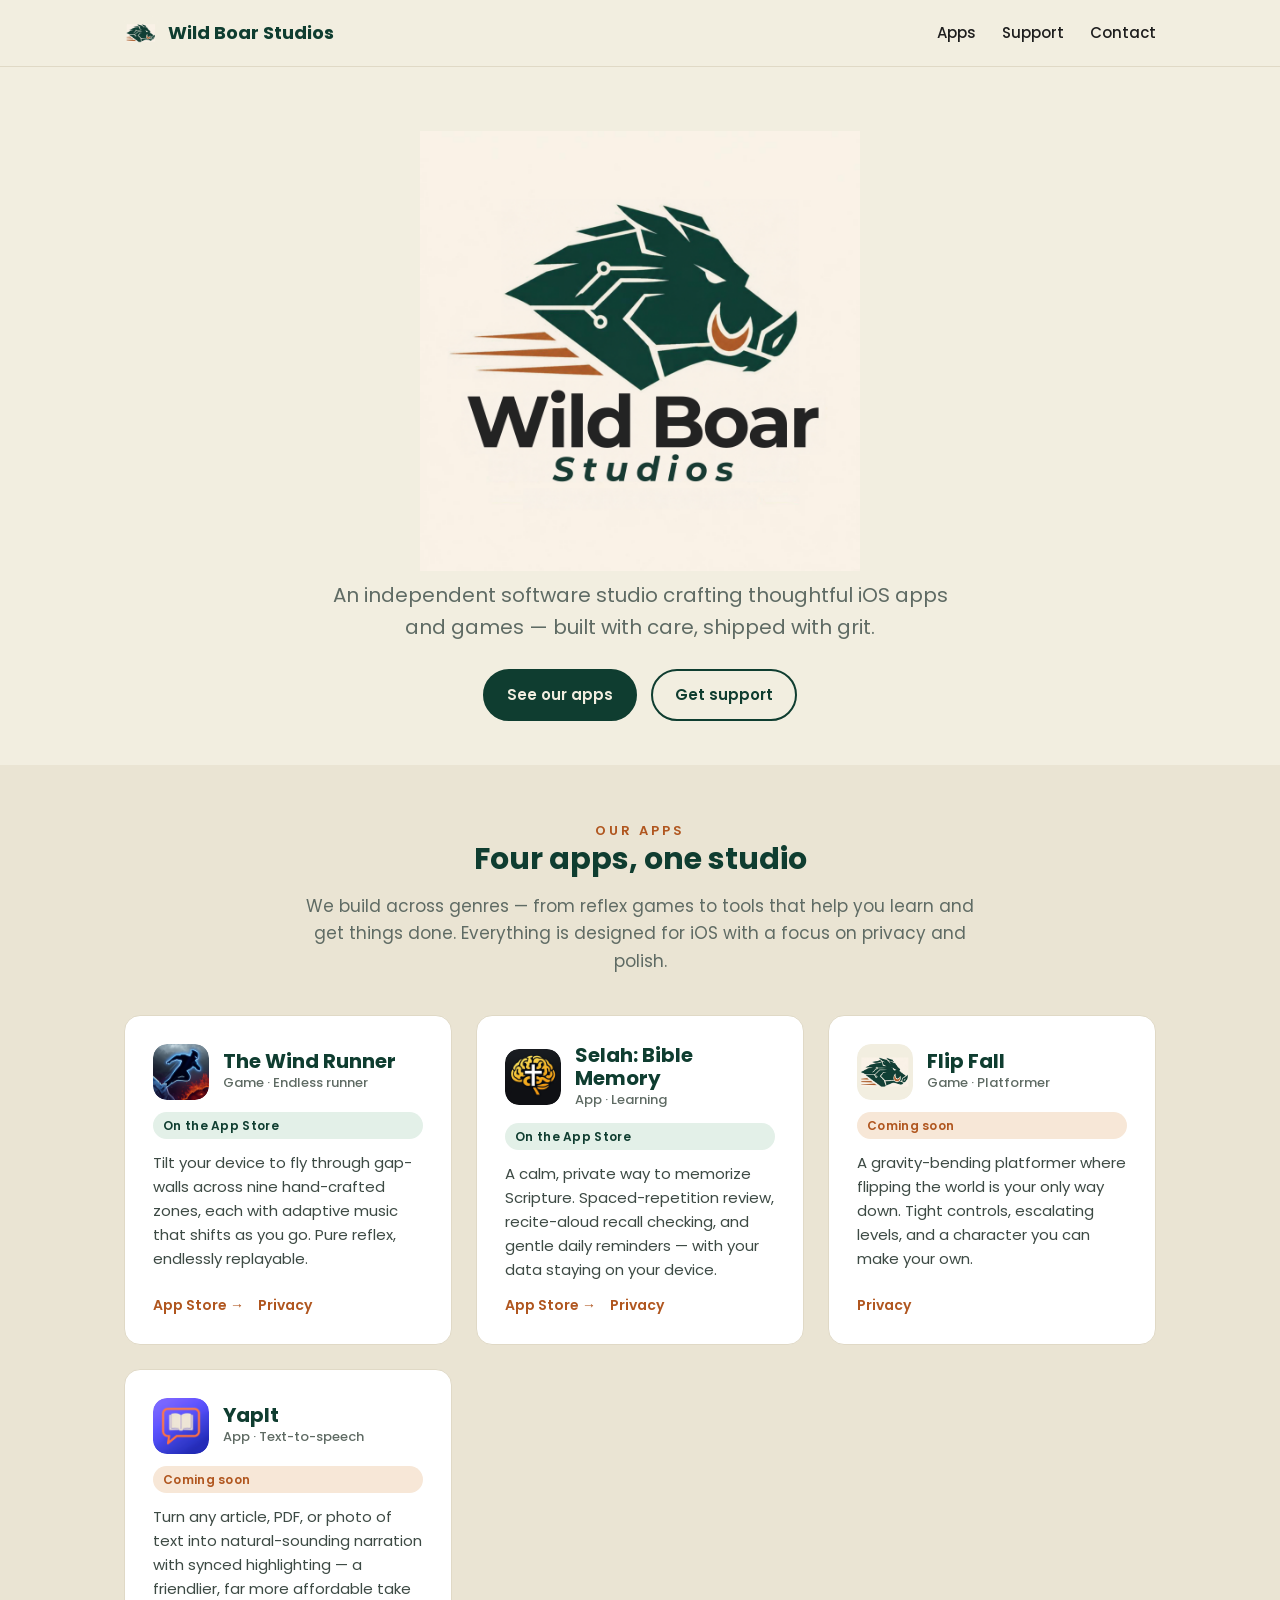
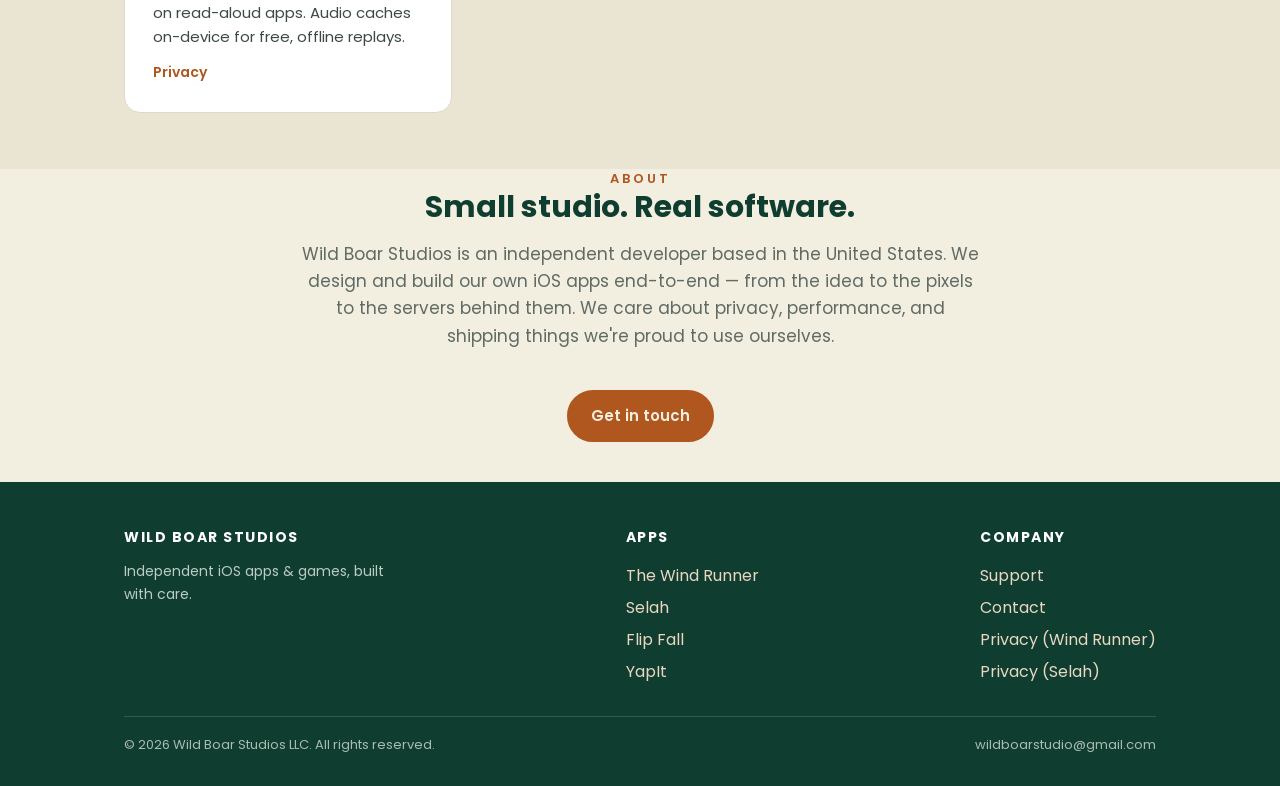
==== index.html @ 115102e1 "Add Wild Boar Studios website (home, support, brand assets, app icons) - Studio landing page showcas" ====
<!DOCTYPE html>
<html lang="en">
<head>
<meta charset="UTF-8">
<meta name="viewport" content="width=device-width, initial-scale=1.0">
<title>Wild Boar Studios — Indie iOS apps &amp; games</title>
<meta name="description" content="Wild Boar Studios is an independent software studio building thoughtful iOS apps and games, including The Wind Runner, Selah, Flip Fall, and YapIt.">
<link rel="canonical" href="https://wildboarstudios.io/">
<meta property="og:title" content="Wild Boar Studios">
<meta property="og:description" content="An independent software studio building thoughtful iOS apps and games.">
<meta property="og:type" content="website">
<meta property="og:url" content="https://wildboarstudios.io/">
<meta property="og:image" content="https://wildboarstudios.io/assets/og-image.png">
<meta name="twitter:card" content="summary_large_image">
<link rel="icon" href="/assets/favicon.ico" sizes="any">
<link rel="icon" type="image/png" sizes="32x32" href="/assets/favicon-32.png">
<link rel="apple-touch-icon" href="/assets/apple-touch-icon.png">
<link rel="preconnect" href="https://fonts.googleapis.com">
<link rel="preconnect" href="https://fonts.gstatic.com" crossorigin>
<link href="https://fonts.googleapis.com/css2?family=Poppins:wght@400;500;600;700&display=swap" rel="stylesheet">
<link rel="stylesheet" href="/assets/styles.css">
</head>
<body>

<header class="site-header">
  <div class="container nav">
    <a class="brand" href="/">
      <img src="/assets/apple-touch-icon.png" alt="Wild Boar Studios logo">
      <span>Wild Boar Studios</span>
    </a>
    <nav class="nav-links">
      <a href="#apps">Apps</a>
      <a href="/support/">Support</a>
      <a href="mailto:wildboarstudio@gmail.com" class="hide-sm">Contact</a>
    </nav>
  </div>
</header>

<main>
  <section class="hero container">
    <img class="logo" src="/assets/logo-primary.png" alt="Wild Boar Studios">
    <p class="tag">An independent software studio crafting thoughtful iOS apps and games — built with care, shipped with grit.</p>
    <div class="cta">
      <a class="btn" href="#apps">See our apps</a>
      <a class="btn ghost" href="/support/">Get support</a>
    </div>
  </section>

  <section id="apps" style="background:var(--cream-2)">
    <div class="container">
      <div class="section-head">
        <div class="eyebrow">Our Apps</div>
        <h2>Four apps, one studio</h2>
        <p>We build across genres — from reflex games to tools that help you learn and get things done. Everything is designed for iOS with a focus on privacy and polish.</p>
      </div>

      <div class="apps">

        <!-- WindRunner -->
        <div class="app-card">
          <div class="row">
            <a class="app-icon" href="https://apps.apple.com/app/id6802833093" target="_blank" rel="noopener"><img src="/assets/apps/windrunner.png" alt="The Wind Runner app icon"></a>
            <div>
              <h3><a href="https://apps.apple.com/app/id6802833093" target="_blank" rel="noopener" style="color:inherit">The Wind Runner</a></h3>
              <div class="kind">Game · Endless runner</div>
            </div>
          </div>
          <span class="badge live">On the App Store</span>
          <p>Tilt your device to fly through gap-walls across nine hand-crafted zones, each with adaptive music that shifts as you go. Pure reflex, endlessly replayable.</p>
          <div class="app-links">
            <a href="https://apps.apple.com/app/id6802833093" target="_blank" rel="noopener">App Store →</a>
            <a href="/privacy/">Privacy</a>
          </div>
        </div>

        <!-- Selah -->
        <div class="app-card">
          <div class="row">
            <a class="app-icon" href="https://apps.apple.com/app/id6806367058" target="_blank" rel="noopener"><img src="/assets/apps/selah.png" alt="Selah app icon"></a>
            <div>
              <h3><a href="https://apps.apple.com/app/id6806367058" target="_blank" rel="noopener" style="color:inherit">Selah: Bible Memory</a></h3>
              <div class="kind">App · Learning</div>
            </div>
          </div>
          <span class="badge live">On the App Store</span>
          <p>A calm, private way to memorize Scripture. Spaced-repetition review, recite-aloud recall checking, and gentle daily reminders — with your data staying on your device.</p>
          <div class="app-links">
            <a href="https://apps.apple.com/app/id6806367058" target="_blank" rel="noopener">App Store →</a>
            <a href="/selah/privacy/">Privacy</a>
          </div>
        </div>

        <!-- Flip Fall -->
        <div class="app-card">
          <div class="row">
            <div class="app-icon"><img src="/assets/apple-touch-icon.png" alt="Flip Fall icon coming soon"></div>
            <div>
              <h3>Flip Fall</h3>
              <div class="kind">Game · Platformer</div>
            </div>
          </div>
          <span class="badge soon">Coming soon</span>
          <p>A gravity-bending platformer where flipping the world is your only way down. Tight controls, escalating levels, and a character you can make your own.</p>
          <div class="app-links">
            <a href="/flipfall/privacy/">Privacy</a>
          </div>
        </div>

        <!-- YapIt -->
        <div class="app-card">
          <div class="row">
            <div class="app-icon"><img src="/assets/apps/yapit.png" alt="YapIt app icon"></div>
            <div>
              <h3>YapIt</h3>
              <div class="kind">App · Text-to-speech</div>
            </div>
          </div>
          <span class="badge soon">Coming soon</span>
          <p>Turn any article, PDF, or photo of text into natural-sounding narration with synced highlighting — a friendlier, far more affordable take on read-aloud apps. Audio caches on-device for free, offline replays.</p>
          <div class="app-links">
            <a href="/yapit/privacy/">Privacy</a>
          </div>
        </div>

      </div>
    </div>
  </section>

  <section class="container">
    <div class="section-head">
      <div class="eyebrow">About</div>
      <h2>Small studio. Real software.</h2>
      <p>Wild Boar Studios is an independent developer based in the United States. We design and build our own iOS apps end-to-end — from the idea to the pixels to the servers behind them. We care about privacy, performance, and shipping things we're proud to use ourselves.</p>
    </div>
    <div style="text-align:center">
      <a class="btn rust" href="mailto:wildboarstudio@gmail.com">Get in touch</a>
    </div>
  </section>
</main>

<footer class="site-footer">
  <div class="container">
    <div class="footer-grid">
      <div style="max-width:280px">
        <h4>Wild Boar Studios</h4>
        <p style="color:#bcccc3;font-size:14px;margin:0">Independent iOS apps &amp; games, built with care.</p>
      </div>
      <div>
        <h4>Apps</h4>
        <ul>
          <li><a href="#apps">The Wind Runner</a></li>
          <li><a href="#apps">Selah</a></li>
          <li><a href="#apps">Flip Fall</a></li>
          <li><a href="#apps">YapIt</a></li>
        </ul>
      </div>
      <div>
        <h4>Company</h4>
        <ul>
          <li><a href="/support/">Support</a></li>
          <li><a href="mailto:wildboarstudio@gmail.com">Contact</a></li>
          <li><a href="/privacy/">Privacy (Wind Runner)</a></li>
          <li><a href="/selah/privacy/">Privacy (Selah)</a></li>
        </ul>
      </div>
    </div>
    <div class="footer-legal">
      <span>© <span id="yr"></span> Wild Boar Studios LLC. All rights reserved.</span>
      <span>wildboarstudio@gmail.com</span>
    </div>
  </div>
</footer>
<script>document.getElementById('yr').textContent=new Date().getFullYear();</script>
</body>
</html>
---- assets/styles.css ----
/* Wild Boar Studios — shared brand styles */
:root{
  --cream:#F2EEE0;
  --cream-2:#EAE4D3;
  --green:#0F3D30;
  --green-mid:#14513C;
  --rust:#B0561F;
  --rust-2:#C4682C;
  --ink:#1E1E1E;
  --muted:#5F6B64;
  --line:#E0D9C6;
  --radius:16px;
  --maxw:1080px;
  --font:"Poppins",-apple-system,BlinkMacSystemFont,"Segoe UI",Roboto,Helvetica,Arial,sans-serif;
}
*{box-sizing:border-box}
html{scroll-behavior:smooth}
body{
  margin:0;font-family:var(--font);color:var(--ink);background:var(--cream);
  line-height:1.6;-webkit-font-smoothing:antialiased;
}
a{color:var(--rust);text-decoration:none}
a:hover{text-decoration:underline}
img{max-width:100%;display:block}
h1,h2,h3{line-height:1.15;color:var(--green);margin:0 0 .4em}
.container{max-width:var(--maxw);margin:0 auto;padding:0 24px}

/* Header / nav */
.site-header{position:sticky;top:0;z-index:20;background:rgba(242,238,224,.9);
  backdrop-filter:saturate(140%) blur(8px);border-bottom:1px solid var(--line)}
.nav{display:flex;align-items:center;justify-content:space-between;height:66px}
.brand{display:flex;align-items:center;gap:10px;font-weight:700;color:var(--green);font-size:18px}
.brand img{width:34px;height:34px;border-radius:8px}
.brand:hover{text-decoration:none}
.nav-links{display:flex;gap:26px;align-items:center}
.nav-links a{color:var(--ink);font-weight:500;font-size:15px}
.nav-links a:hover{color:var(--rust);text-decoration:none}
@media(max-width:640px){.nav-links{gap:16px;font-size:14px}.nav-links .hide-sm{display:none}}

/* Buttons */
.btn{display:inline-block;background:var(--green);color:var(--cream);
  padding:12px 22px;border-radius:999px;font-weight:600;font-size:15px;
  border:2px solid var(--green);transition:.15s}
.btn:hover{background:var(--green-mid);border-color:var(--green-mid);text-decoration:none;color:#fff}
.btn.rust{background:var(--rust);border-color:var(--rust)}
.btn.rust:hover{background:var(--rust-2);border-color:var(--rust-2)}
.btn.ghost{background:transparent;color:var(--green);border-color:var(--green)}
.btn.ghost:hover{background:var(--green);color:var(--cream)}

/* Hero */
.hero{text-align:center;padding:64px 0 44px}
.hero img.logo{max-width:440px;width:80%;margin:0 auto 8px}
.hero p.tag{font-size:20px;color:var(--muted);max-width:640px;margin:0 auto 26px}
.hero .cta{display:flex;gap:14px;justify-content:center;flex-wrap:wrap}

/* Section */
section{padding:56px 0}
.section-head{text-align:center;max-width:680px;margin:0 auto 40px}
.section-head h2{font-size:30px}
.section-head p{color:var(--muted);font-size:17px}
.eyebrow{text-transform:uppercase;letter-spacing:3px;font-size:13px;font-weight:600;color:var(--rust)}

/* App cards */
.apps{display:grid;grid-template-columns:repeat(auto-fit,minmax(300px,1fr));gap:24px}
.app-card{background:#fff;border:1px solid var(--line);border-radius:var(--radius);
  padding:28px;display:flex;flex-direction:column;gap:12px;transition:.15s}
.app-card:hover{transform:translateY(-3px);box-shadow:0 12px 30px rgba(15,61,48,.10)}
.app-card .row{display:flex;align-items:center;gap:14px}
.app-icon{width:56px;height:56px;border-radius:14px;flex:none;display:grid;place-items:center;
  font-size:26px;color:#fff;font-weight:700;overflow:hidden}
.app-icon img{width:100%;height:100%;object-fit:cover;border-radius:14px}
a.app-icon{cursor:pointer;transition:transform .15s,box-shadow .15s}
a.app-icon:hover{transform:scale(1.04);box-shadow:0 6px 16px rgba(15,61,48,.22)}
.app-card h3 a:hover{color:var(--rust)!important;text-decoration:none}
.app-card h3{margin:0;font-size:20px}
.app-card .kind{font-size:13px;color:var(--muted);font-weight:500}
.app-card p{margin:0;color:#3d4a44;font-size:15px;flex:1}
.badge{display:inline-block;font-size:12px;font-weight:600;padding:4px 10px;border-radius:999px;letter-spacing:.3px}
.badge.live{background:#e3f0e8;color:var(--green)}
.badge.soon{background:#f7e7d7;color:var(--rust)}
.app-links{display:flex;gap:14px;flex-wrap:wrap;font-size:14px;font-weight:600}

/* Footer */
.site-footer{background:var(--green);color:#d8e4dd;margin-top:40px;padding:44px 0 30px}
.site-footer a{color:#e9d7c4}
.footer-grid{display:flex;justify-content:space-between;gap:30px;flex-wrap:wrap}
.footer-grid h4{color:#fff;font-size:14px;text-transform:uppercase;letter-spacing:1.5px;margin:0 0 12px}
.footer-grid ul{list-style:none;padding:0;margin:0;line-height:2}
.footer-legal{border-top:1px solid rgba(255,255,255,.15);margin-top:28px;padding-top:18px;
  font-size:13px;color:#a9bcb2;display:flex;justify-content:space-between;flex-wrap:wrap;gap:8px}

/* Content pages (privacy/support) */
.doc{max-width:760px;margin:0 auto;padding:48px 24px}
.doc h1{font-size:30px}
.doc h2{font-size:20px;margin-top:32px}
.doc .date{color:var(--muted);font-size:14px}
.doc table{border-collapse:collapse;width:100%;margin:14px 0;font-size:14px}
.doc th,.doc td{border:1px solid var(--line);padding:9px;text-align:left}
.doc th{background:var(--cream-2)}
.back{font-size:14px;font-weight:600}
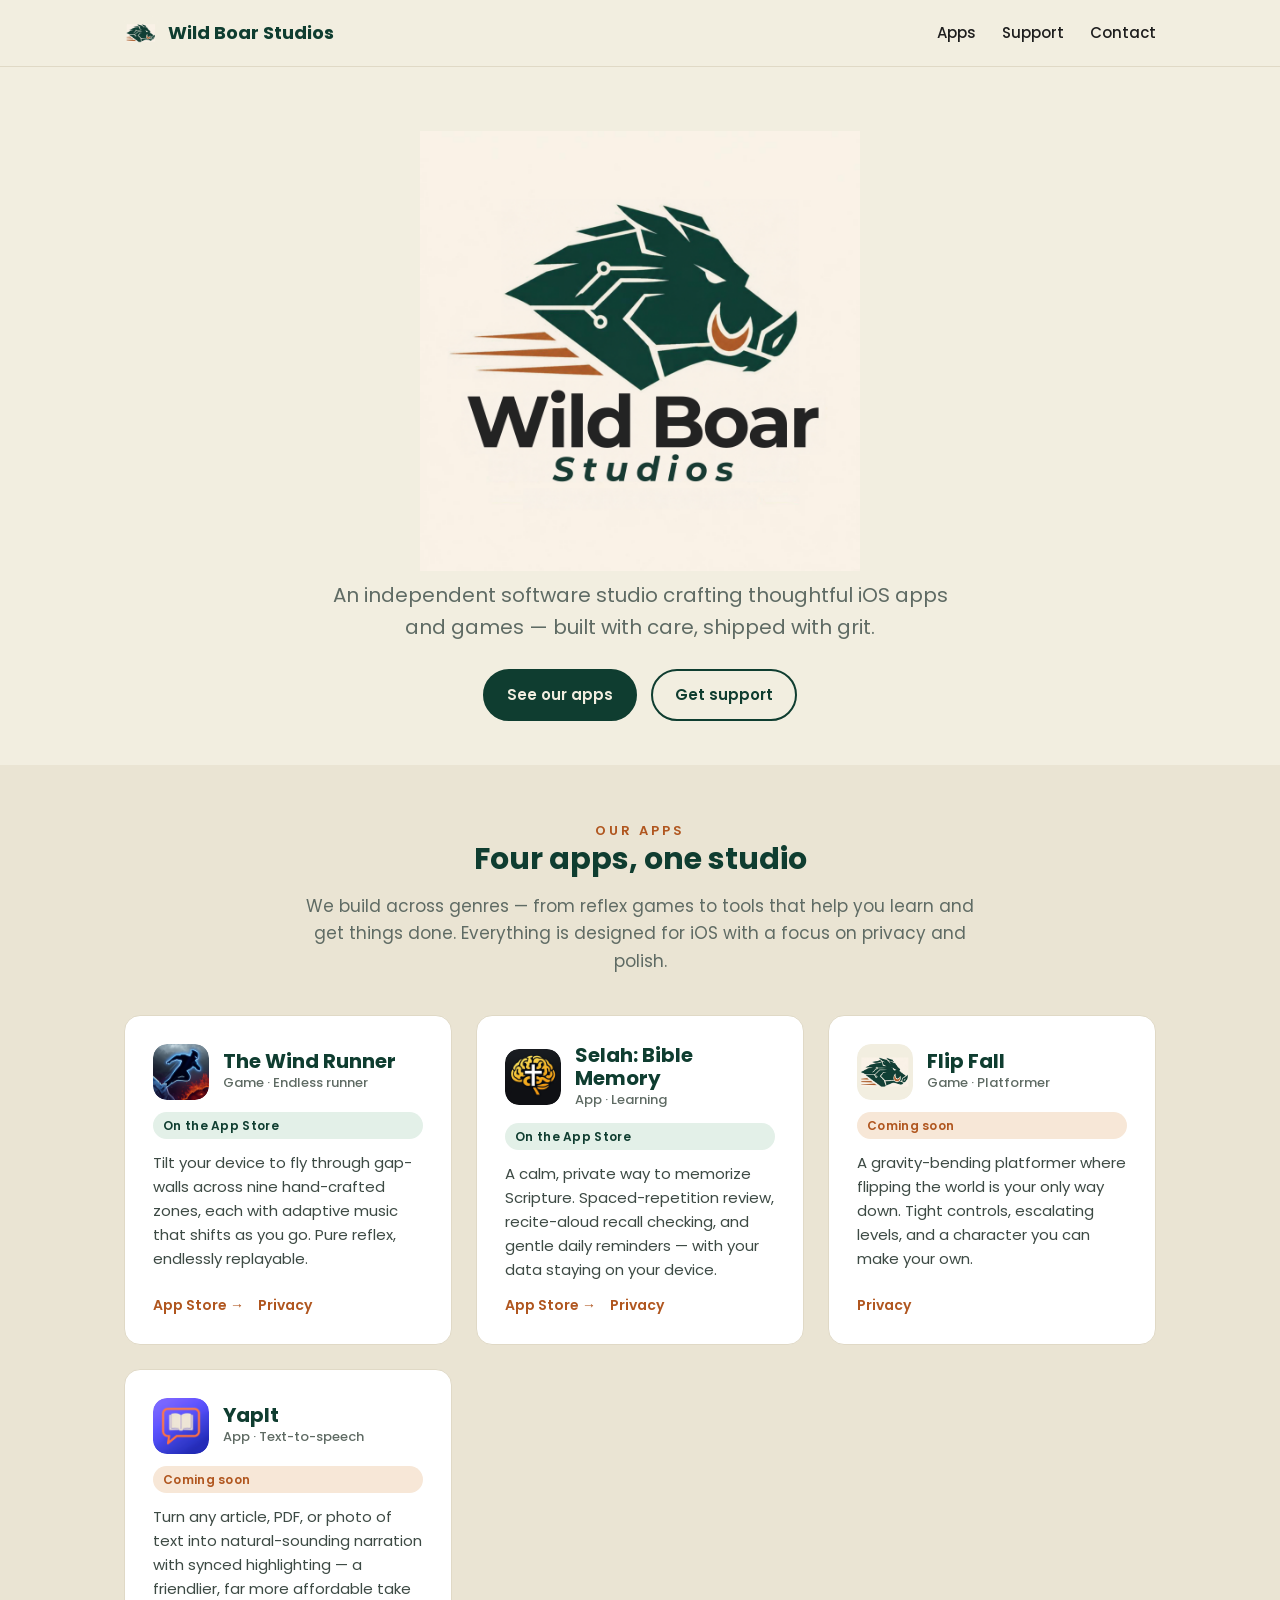
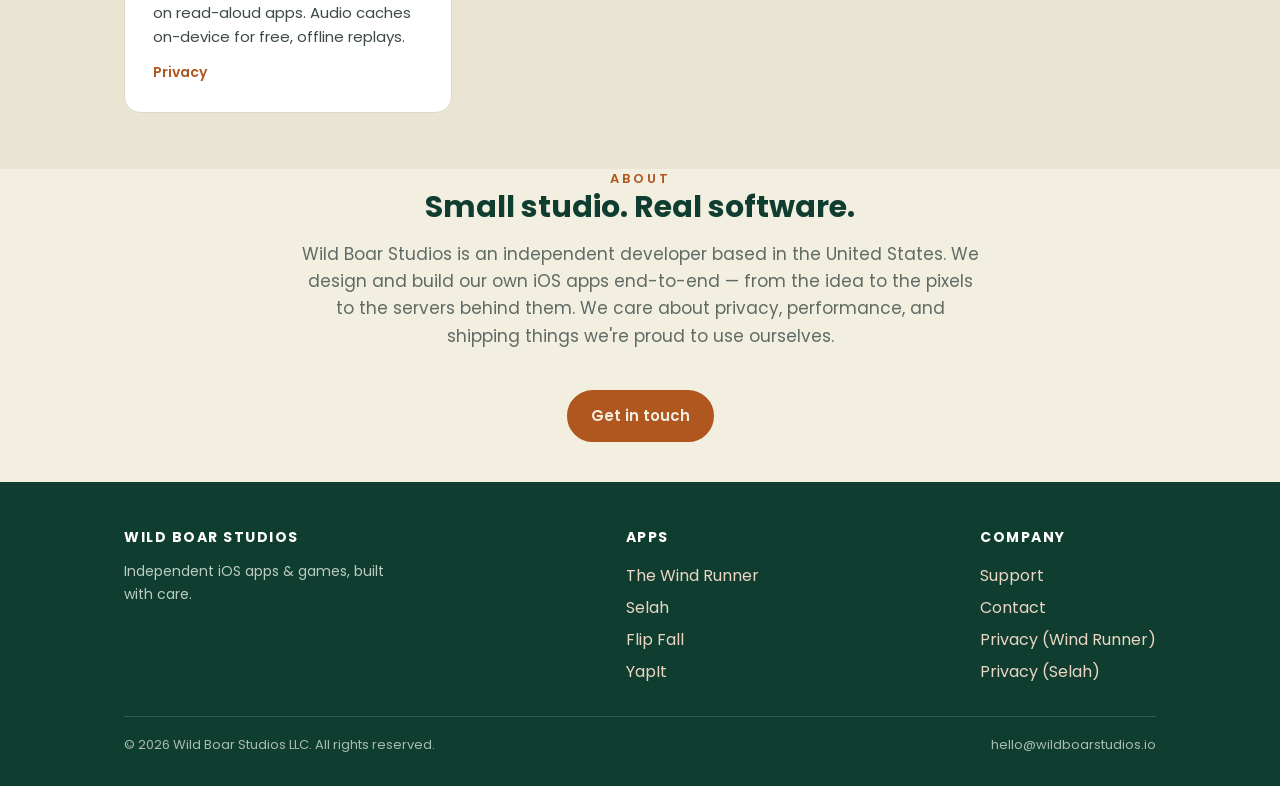
==== commit 5b1de526: "Use domain email addresses (hello@/support@wildboarstudios.io) across site Replace the public gmail " ====
--- a/index.html
+++ b/index.html
@@ -31,7 +31,7 @@
     <nav class="nav-links">
       <a href="#apps">Apps</a>
       <a href="/support/">Support</a>
-      <a href="mailto:wildboarstudio@gmail.com" class="hide-sm">Contact</a>
+      <a href="mailto:hello@wildboarstudios.io" class="hide-sm">Contact</a>
     </nav>
   </div>
 </header>
@@ -133,7 +133,7 @@
       <p>Wild Boar Studios is an independent developer based in the United States. We design and build our own iOS apps end-to-end — from the idea to the pixels to the servers behind them. We care about privacy, performance, and shipping things we're proud to use ourselves.</p>
     </div>
     <div style="text-align:center">
-      <a class="btn rust" href="mailto:wildboarstudio@gmail.com">Get in touch</a>
+      <a class="btn rust" href="mailto:hello@wildboarstudios.io">Get in touch</a>
     </div>
   </section>
 </main>
@@ -158,7 +158,7 @@
         <h4>Company</h4>
         <ul>
           <li><a href="/support/">Support</a></li>
-          <li><a href="mailto:wildboarstudio@gmail.com">Contact</a></li>
+          <li><a href="mailto:hello@wildboarstudios.io">Contact</a></li>
           <li><a href="/privacy/">Privacy (Wind Runner)</a></li>
           <li><a href="/selah/privacy/">Privacy (Selah)</a></li>
         </ul>
@@ -166,7 +166,7 @@
     </div>
     <div class="footer-legal">
       <span>© <span id="yr"></span> Wild Boar Studios LLC. All rights reserved.</span>
-      <span>wildboarstudio@gmail.com</span>
+      <span>hello@wildboarstudios.io</span>
     </div>
   </div>
 </footer>
